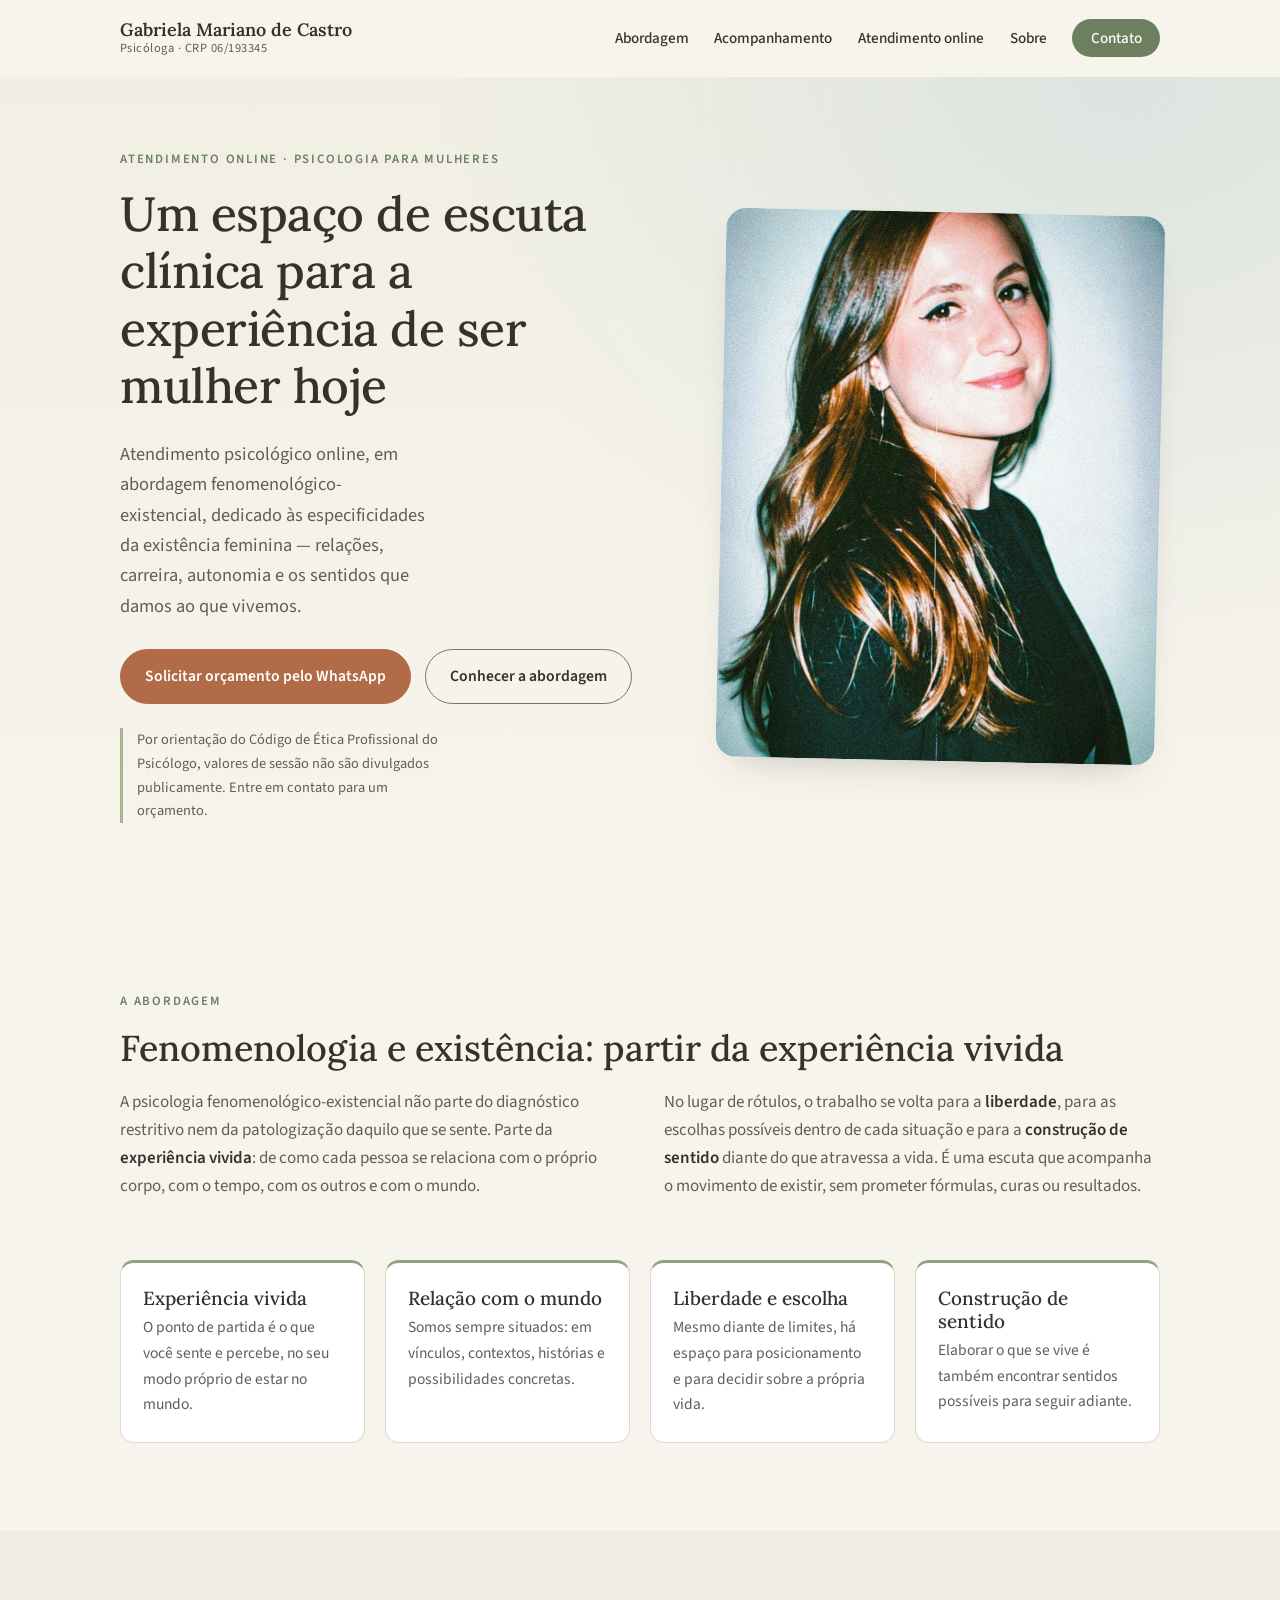
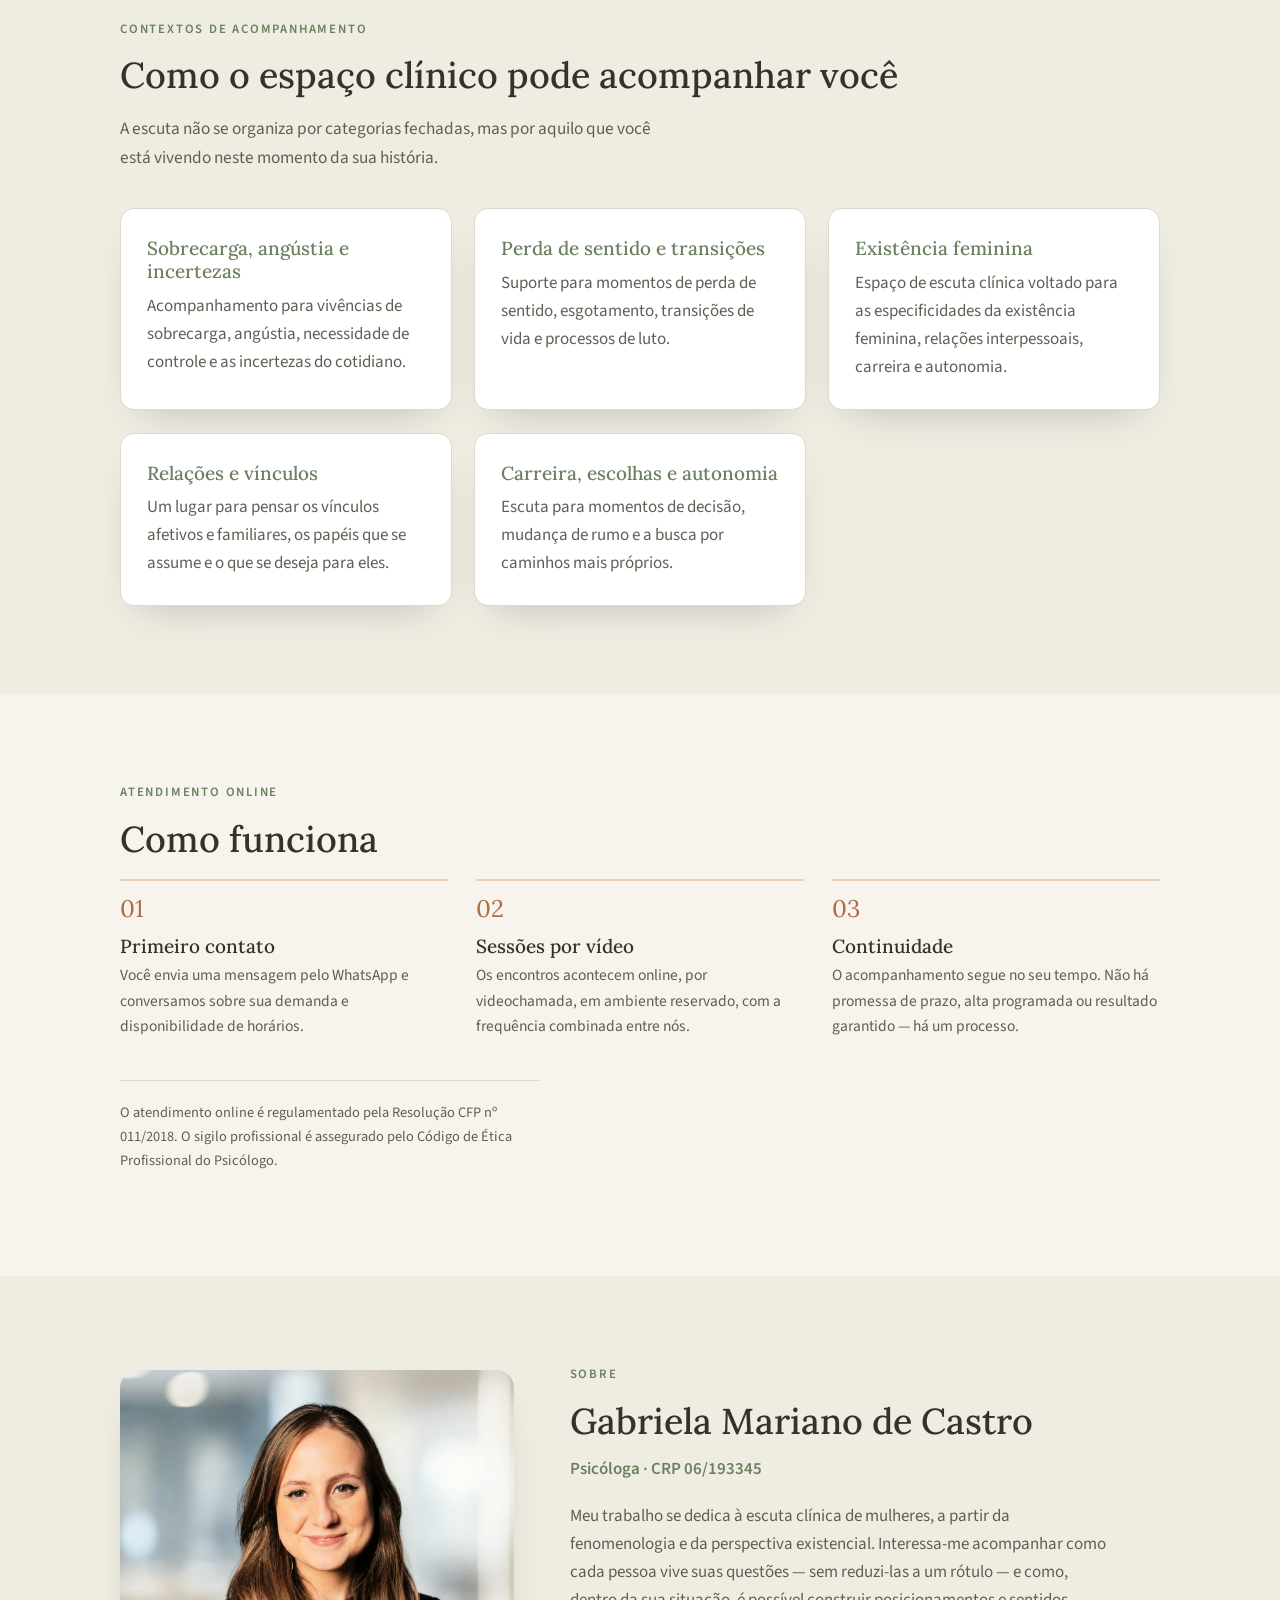
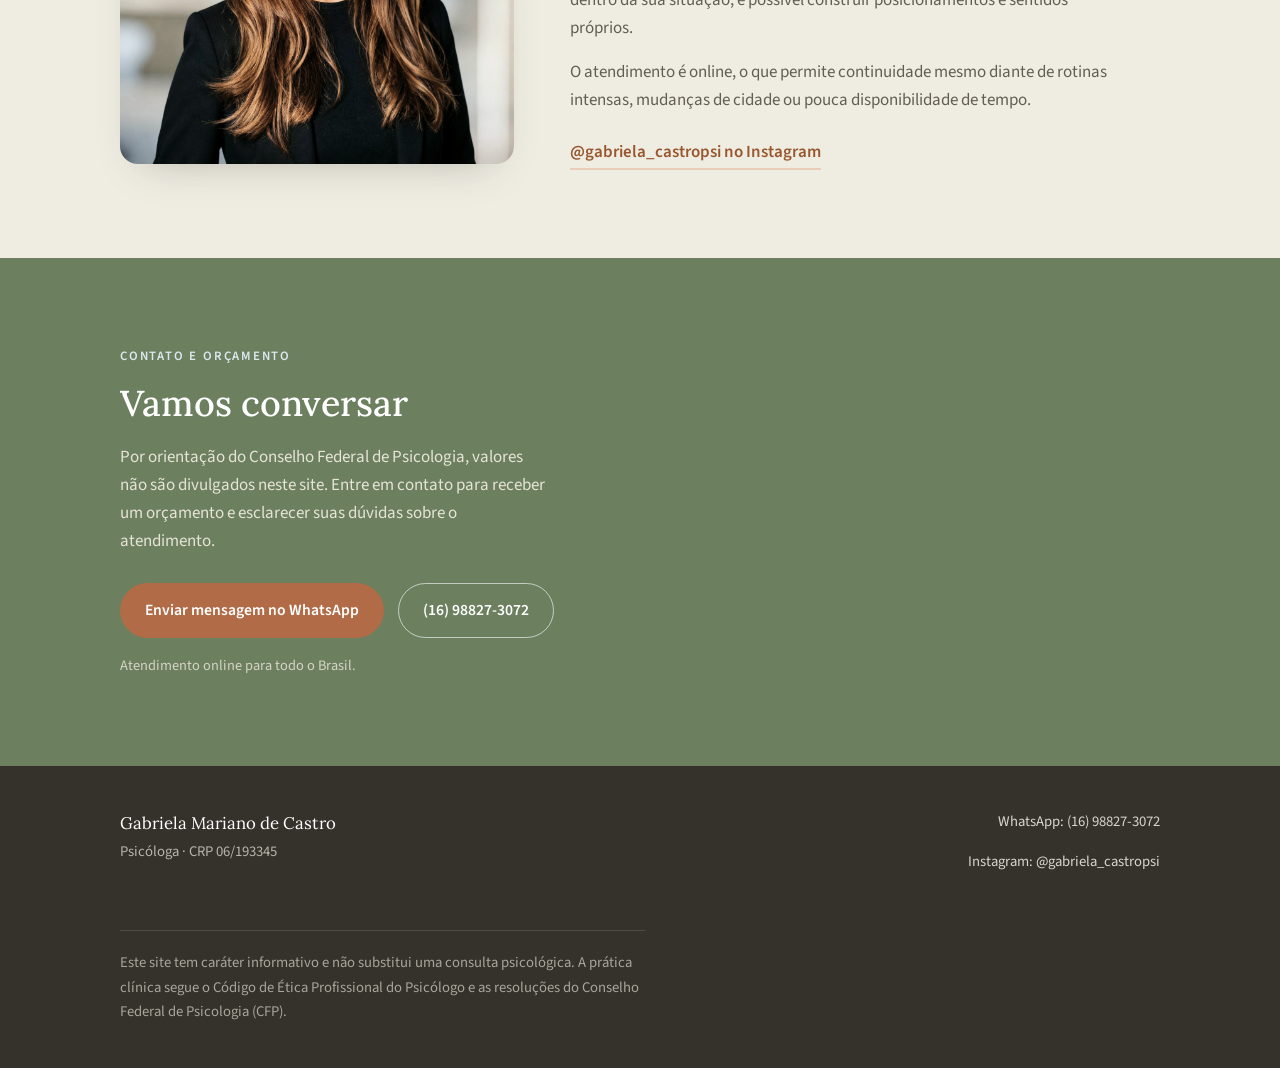
==== index.html @ bd91f22f "Publica site de psicologia (fenomenologico-existencial, atendimento online)" ====
<!DOCTYPE html>
<html lang="pt-BR">
<head>
  <meta charset="UTF-8" />
  <meta name="viewport" content="width=device-width, initial-scale=1.0" />
  <title>Gabriela Mariano de Castro | Psicologia Fenomenológico-Existencial · Atendimento online para mulheres</title>
  <meta name="description" content="Atendimento psicológico online para mulheres, em abordagem fenomenológico-existencial. Um espaço de escuta clínica voltado às especificidades da existência feminina. Entre em contato para orçamento." />

  <meta property="og:title" content="Gabriela Mariano de Castro | Psicologia Fenomenológico-Existencial" />
  <meta property="og:description" content="Atendimento psicológico online para mulheres, em abordagem fenomenológico-existencial." />
  <meta property="og:type" content="website" />
  <meta property="og:image" content="assets/IMG-20260726-WA0010.jpg" />

  <link rel="preconnect" href="https://fonts.googleapis.com" />
  <link rel="preconnect" href="https://fonts.gstatic.com" crossorigin />
  <link href="https://fonts.googleapis.com/css2?family=Lora:ital,wght@0,400;0,500;0,600;1,400&family=Source+Sans+3:wght@300;400;500;600&display=swap" rel="stylesheet" />
  <link rel="stylesheet" href="styles.css" />
</head>
<body>
  <a class="skip-link" href="#conteudo">Ir para o conteúdo</a>

  <!--
    DADOS OBRIGATÓRIOS (Resolução CFP nº 011/2018, Art. 20)
    Nome completo: Gabriela Mariano de Castro
    Registro: CRP 06/193345  ← CONFIRME E SUBSTITUA pelo número real de registro, se necessário.
  -->

  <header class="site-header" id="topo">
    <div class="wrap header-inner">
      <a class="brand" href="#topo">
        <span class="brand-name">Gabriela Mariano de Castro</span>
        <span class="brand-role">Psicóloga · CRP 06/193345</span>
      </a>

      <nav class="nav" aria-label="Navegação principal">
        <button class="nav-toggle" aria-expanded="false" aria-controls="menu">
          <span class="nav-toggle-bar"></span>
          <span class="sr-only">Abrir menu</span>
        </button>
        <ul class="nav-list" id="menu">
          <li><a href="#abordagem">Abordagem</a></li>
          <li><a href="#acompanhamento">Acompanhamento</a></li>
          <li><a href="#online">Atendimento online</a></li>
          <li><a href="#sobre">Sobre</a></li>
          <li><a class="nav-cta" href="#contato">Contato</a></li>
        </ul>
      </nav>
    </div>
  </header>

  <main id="conteudo">

    <!-- HERO -->
    <section class="hero">
      <div class="wrap hero-inner">
        <div class="hero-text">
          <p class="eyebrow">Atendimento online · Psicologia para mulheres</p>
          <h1>Um espaço de escuta clínica para a experiência de ser mulher hoje</h1>
          <p class="lead">
            Atendimento psicológico online, em abordagem fenomenológico-existencial,
            dedicado às especificidades da existência feminina — relações,
            carreira, autonomia e os sentidos que damos ao que vivemos.
          </p>
          <div class="hero-actions">
            <a class="btn btn-primary" href="https://wa.me/5516988273072?text=Ol%C3%A1%2C%20Gabriela.%20Vim%20pelo%20site%20e%20gostaria%20de%20solicitar%20um%20or%C3%A7amento%20para%20atendimento%20online." target="_blank" rel="noopener">
              Solicitar orçamento pelo WhatsApp
            </a>
            <a class="btn btn-ghost" href="#abordagem">Conhecer a abordagem</a>
          </div>
          <p class="hero-note">
            Por orientação do Código de Ética Profissional do Psicólogo, valores de
            sessão não são divulgados publicamente. Entre em contato para um orçamento.
          </p>
        </div>

        <figure class="hero-figure">
          <img src="assets/1000076072.jpg" alt="Retrato de Gabriela Mariano de Castro, psicóloga" />
        </figure>
      </div>
    </section>

    <!-- ABORDAGEM -->
    <section class="section" id="abordagem">
      <div class="wrap">
        <p class="eyebrow">A abordagem</p>
        <h2>Fenomenologia e existência: partir da experiência vivida</h2>
        <div class="prose two-col">
          <p>
            A psicologia fenomenológico-existencial não parte do diagnóstico restritivo
            nem da patologização daquilo que se sente. Parte da <strong>experiência vivida</strong>:
            de como cada pessoa se relaciona com o próprio corpo, com o tempo, com os
            outros e com o mundo.
          </p>
          <p>
            No lugar de rótulos, o trabalho se volta para a <strong>liberdade</strong>, para as
            escolhas possíveis dentro de cada situação e para a <strong>construção de sentido</strong>
            diante do que atravessa a vida. É uma escuta que acompanha o movimento de
            existir, sem prometer fórmulas, curas ou resultados.
          </p>
        </div>

        <ul class="pillars">
          <li>
            <h3>Experiência vivida</h3>
            <p>O ponto de partida é o que você sente e percebe, no seu modo próprio de estar no mundo.</p>
          </li>
          <li>
            <h3>Relação com o mundo</h3>
            <p>Somos sempre situados: em vínculos, contextos, histórias e possibilidades concretas.</p>
          </li>
          <li>
            <h3>Liberdade e escolha</h3>
            <p>Mesmo diante de limites, há espaço para posicionamento e para decidir sobre a própria vida.</p>
          </li>
          <li>
            <h3>Construção de sentido</h3>
            <p>Elaborar o que se vive é também encontrar sentidos possíveis para seguir adiante.</p>
          </li>
        </ul>
      </div>
    </section>

    <!-- ACOMPANHAMENTO -->
    <section class="section section-alt" id="acompanhamento">
      <div class="wrap">
        <p class="eyebrow">Contextos de acompanhamento</p>
        <h2>Como o espaço clínico pode acompanhar você</h2>
        <p class="section-intro">
          A escuta não se organiza por categorias fechadas, mas por aquilo que você
          está vivendo neste momento da sua história.
        </p>

        <div class="cards">
          <article class="card">
            <h3>Sobrecarga, angústia e incertezas</h3>
            <p>
              Acompanhamento para vivências de sobrecarga, angústia, necessidade de
              controle e as incertezas do cotidiano.
            </p>
          </article>

          <article class="card">
            <h3>Perda de sentido e transições</h3>
            <p>
              Suporte para momentos de perda de sentido, esgotamento, transições de
              vida e processos de luto.
            </p>
          </article>

          <article class="card">
            <h3>Existência feminina</h3>
            <p>
              Espaço de escuta clínica voltado para as especificidades da existência
              feminina, relações interpessoais, carreira e autonomia.
            </p>
          </article>

          <article class="card">
            <h3>Relações e vínculos</h3>
            <p>
              Um lugar para pensar os vínculos afetivos e familiares, os papéis que se
              assume e o que se deseja para eles.
            </p>
          </article>

          <article class="card">
            <h3>Carreira, escolhas e autonomia</h3>
            <p>
              Escuta para momentos de decisão, mudança de rumo e a busca por caminhos
              mais próprios.
            </p>
          </article>
        </div>
      </div>
    </section>

    <!-- ATENDIMENTO ONLINE -->
    <section class="section" id="online">
      <div class="wrap">
        <p class="eyebrow">Atendimento online</p>
        <h2>Como funciona</h2>
        <div class="steps">
          <div class="step">
            <span class="step-num">01</span>
            <h3>Primeiro contato</h3>
            <p>Você envia uma mensagem pelo WhatsApp e conversamos sobre sua demanda e disponibilidade de horários.</p>
          </div>
          <div class="step">
            <span class="step-num">02</span>
            <h3>Sessões por vídeo</h3>
            <p>Os encontros acontecem online, por videochamada, em ambiente reservado, com a frequência combinada entre nós.</p>
          </div>
          <div class="step">
            <span class="step-num">03</span>
            <h3>Continuidade</h3>
            <p>O acompanhamento segue no seu tempo. Não há promessa de prazo, alta programada ou resultado garantido — há um processo.</p>
          </div>
        </div>
        <p class="section-note">
          O atendimento online é regulamentado pela Resolução CFP nº 011/2018.
          O sigilo profissional é assegurado pelo Código de Ética Profissional do Psicólogo.
        </p>
      </div>
    </section>

    <!-- SOBRE -->
    <section class="section section-alt" id="sobre">
      <div class="wrap sobre-inner">
        <figure class="sobre-figure">
          <img src="assets/IMG-20260726-WA0010.jpg" alt="Gabriela Mariano de Castro, psicóloga" />
        </figure>
        <div class="sobre-text">
          <p class="eyebrow">Sobre</p>
          <h2>Gabriela Mariano de Castro</h2>
          <p class="sobre-crp">Psicóloga · CRP 06/193345</p>
          <div class="prose">
            <p>
              Meu trabalho se dedica à escuta clínica de mulheres, a partir da
              fenomenologia e da perspectiva existencial. Interessa-me acompanhar
              como cada pessoa vive suas questões — sem reduzi-las a um rótulo — e
              como, dentro da sua situação, é possível construir posicionamentos e
              sentidos próprios.
            </p>
            <p>
              O atendimento é online, o que permite continuidade mesmo diante de
              rotinas intensas, mudanças de cidade ou pouca disponibilidade de tempo.
            </p>
          </div>
          <a class="link-inline" href="https://www.instagram.com/gabriela_castropsi" target="_blank" rel="noopener">
            @gabriela_castropsi no Instagram
          </a>
        </div>
      </div>
    </section>

    <!-- CONTATO -->
    <section class="section contato" id="contato">
      <div class="wrap contato-inner">
        <p class="eyebrow">Contato e orçamento</p>
        <h2>Vamos conversar</h2>
        <p class="contato-lead">
          Por orientação do Conselho Federal de Psicologia, valores não são
          divulgados neste site. Entre em contato para receber um orçamento e
          esclarecer suas dúvidas sobre o atendimento.
        </p>
        <div class="contato-actions">
          <a class="btn btn-primary" href="https://wa.me/5516988273072?text=Ol%C3%A1%2C%20Gabriela.%20Vim%20pelo%20site%20e%20gostaria%20de%20solicitar%20um%20or%C3%A7amento%20para%20atendimento%20online." target="_blank" rel="noopener">
            Enviar mensagem no WhatsApp
          </a>
          <a class="btn btn-ghost" href="tel:+5516988273072">(16) 98827-3072</a>
        </div>
        <p class="contato-note">Atendimento online para todo o Brasil.</p>
      </div>
    </section>
  </main>

  <footer class="site-footer">
    <div class="wrap footer-inner">
      <div>
        <p class="footer-name">Gabriela Mariano de Castro</p>
        <p class="footer-crp">Psicóloga · CRP 06/193345</p>
      </div>
      <div class="footer-contact">
        <p><a href="https://wa.me/5516988273072" target="_blank" rel="noopener">WhatsApp: (16) 98827-3072</a></p>
        <p><a href="https://www.instagram.com/gabriela_castropsi" target="_blank" rel="noopener">Instagram: @gabriela_castropsi</a></p>
      </div>
      <p class="footer-disclaimer">
        Este site tem caráter informativo e não substitui uma consulta psicológica.
        A prática clínica segue o Código de Ética Profissional do Psicólogo e as
        resoluções do Conselho Federal de Psicologia (CFP).
      </p>
    </div>
  </footer>

  <script>
    (function () {
      var toggle = document.querySelector('.nav-toggle');
      var list = document.getElementById('menu');
      if (toggle && list) {
        toggle.addEventListener('click', function () {
          var open = list.classList.toggle('is-open');
          toggle.setAttribute('aria-expanded', String(open));
        });
        list.addEventListener('click', function (e) {
          if (e.target.tagName === 'A') {
            list.classList.remove('is-open');
            toggle.setAttribute('aria-expanded', 'false');
          }
        });
      }
      var header = document.querySelector('.site-header');
      window.addEventListener('scroll', function () {
        header.classList.toggle('is-scrolled', window.scrollY > 8);
      }, { passive: true });
    })();
  </script>
</body>
</html>
---- styles.css ----
/* =========================================================
   Gabriela Mariano de Castro — Psicologia
   Paleta: sage / verde musgo · azul pastel · terracota
   Tipografia: Lora (títulos) + Source Sans 3 (texto)
   ========================================================= */

:root {
  --bg:            #F7F4ED;
  --surface:       #FFFFFF;
  --surface-alt:   #EFEDE2;

  --sage:          #8FA37E;   /* sage green */
  --sage-deep:     #6C8060;   /* verde musgo suave */
  --olive:         #A9B58C;   /* verde oliva claro */

  --blue:          #A9C6D4;   /* azul pastel */
  --blue-soft:     #DCE8ED;

  --terracotta:      #B26B47; /* terracota / laranja amarronzado */
  --terracotta-deep: #98572F;
  --terracotta-soft: #E9CDB9;

  --ink:      #35322C;
  --muted:    #635D54;
  --line:     #DED9CC;

  --maxw: 1120px;
  --radius: 14px;
  --shadow: 0 18px 40px -24px rgba(53, 50, 44, 0.35);

  --font-head: "Lora", Georgia, "Times New Roman", serif;
  --font-body: "Source Sans 3", -apple-system, BlinkMacSystemFont, "Segoe UI", Roboto, Helvetica, Arial, sans-serif;
}

/* ---------- Reset-ish ---------- */
*, *::before, *::after { box-sizing: border-box; }
html { scroll-behavior: smooth; scroll-padding-top: 96px; }
body {
  margin: 0;
  background: var(--bg);
  color: var(--ink);
  font-family: var(--font-body);
  font-size: 1.0625rem;
  line-height: 1.65;
  font-weight: 400;
  -webkit-font-smoothing: antialiased;
}
img { max-width: 100%; display: block; }
a { color: var(--terracotta-deep); }

h1, h2, h3 {
  font-family: var(--font-head);
  font-weight: 500;
  line-height: 1.2;
  color: var(--ink);
  margin: 0 0 0.5em;
}
h1 { font-size: clamp(2rem, 4.6vw, 3rem); letter-spacing: -0.01em; }
h2 { font-size: clamp(1.6rem, 3.4vw, 2.25rem); }
h3 { font-size: 1.185rem; }

p { margin: 0 0 1rem; }

.wrap { width: 100%; max-width: var(--maxw); margin: 0 auto; padding: 0 clamp(1.25rem, 4vw, 2.5rem); }

.sr-only {
  position: absolute; width: 1px; height: 1px; padding: 0; margin: -1px;
  overflow: hidden; clip: rect(0 0 0 0); white-space: nowrap; border: 0;
}
.skip-link {
  position: absolute; left: -999px; top: 0; z-index: 100;
  background: var(--ink); color: #fff; padding: 0.6rem 1rem; border-radius: 0 0 8px 0;
}
.skip-link:focus { left: 0; }

.eyebrow {
  font-size: 0.8rem;
  font-weight: 600;
  letter-spacing: 0.14em;
  text-transform: uppercase;
  color: var(--sage-deep);
  margin: 0 0 0.9rem;
}

/* ---------- Header ---------- */
.site-header {
  position: sticky; top: 0; z-index: 50;
  background: rgba(247, 244, 237, 0.85);
  backdrop-filter: saturate(1.4) blur(8px);
  border-bottom: 1px solid transparent;
  transition: border-color .2s ease, background .2s ease;
}
.site-header.is-scrolled {
  border-bottom-color: var(--line);
  background: rgba(247, 244, 237, 0.95);
}
.header-inner {
  display: flex; align-items: center; justify-content: space-between;
  min-height: 76px; gap: 1rem;
}
.brand { display: flex; flex-direction: column; text-decoration: none; line-height: 1.25; }
.brand-name { font-family: var(--font-head); font-size: 1.12rem; color: var(--ink); font-weight: 600; }
.brand-role { font-size: 0.78rem; color: var(--muted); letter-spacing: 0.04em; }

.nav { display: flex; align-items: center; }
.nav-list {
  list-style: none; display: flex; gap: 1.6rem; margin: 0; padding: 0;
  align-items: center;
}
.nav-list a {
  text-decoration: none; color: var(--ink); font-size: 0.95rem; font-weight: 500;
  padding: 0.35rem 0; border-bottom: 2px solid transparent; transition: border-color .15s ease, color .15s ease;
}
.nav-list a:hover { color: var(--sage-deep); border-bottom-color: var(--sage); }
.nav-cta {
  background: var(--sage-deep); color: #fff !important; border-radius: 999px;
  padding: 0.5rem 1.15rem !important; border-bottom: none !important;
}
.nav-cta:hover { background: var(--ink); }

.nav-toggle {
  display: none; width: 44px; height: 44px; border: 1px solid var(--line);
  border-radius: 10px; background: var(--surface); cursor: pointer; position: relative;
}
.nav-toggle-bar, .nav-toggle-bar::before, .nav-toggle-bar::after {
  content: ""; position: absolute; left: 50%; width: 20px; height: 2px;
  background: var(--ink); transform: translateX(-50%); transition: .2s ease;
}
.nav-toggle-bar { top: 50%; margin-top: -1px; }
.nav-toggle-bar::before { top: -6px; }
.nav-toggle-bar::after  { top: 6px; }
.nav-toggle[aria-expanded="true"] .nav-toggle-bar { background: transparent; }
.nav-toggle[aria-expanded="true"] .nav-toggle-bar::before { top: 0; transform: translateX(-50%) rotate(45deg); }
.nav-toggle[aria-expanded="true"] .nav-toggle-bar::after  { top: 0; transform: translateX(-50%) rotate(-45deg); }

/* ---------- Buttons ---------- */
.btn {
  display: inline-block; text-decoration: none; font-weight: 600; font-size: 0.98rem;
  padding: 0.85rem 1.5rem; border-radius: 999px; transition: transform .12s ease, background .18s ease, color .18s ease;
  border: 1.5px solid transparent; text-align: center;
}
.btn:active { transform: translateY(1px); }
.btn-primary { background: var(--terracotta); color: #fff; border-color: var(--terracotta); }
.btn-primary:hover { background: var(--terracotta-deep); border-color: var(--terracotta-deep); }
.btn-ghost { background: transparent; color: var(--ink); border-color: var(--sage-deep); }
.btn-ghost:hover { background: var(--sage-deep); color: #fff; }

/* ---------- Hero ---------- */
.hero {
  background:
    radial-gradient(90% 120% at 88% 0%, rgba(169, 198, 212, 0.28), transparent 60%),
    linear-gradient(180deg, #F1EFE4, var(--bg));
  padding: clamp(2.5rem, 6vw, 4.5rem) 0 clamp(3rem, 7vw, 5rem);
}
.hero-inner {
  display: grid; grid-template-columns: 1.1fr 0.9fr; gap: clamp(2rem, 5vw, 4rem);
  align-items: center;
}
.hero-text .lead {
  font-size: 1.15rem; color: var(--muted); max-width: 34ch; margin-bottom: 1.75rem;
}
.hero-actions { display: flex; flex-wrap: wrap; gap: 0.85rem; margin-bottom: 1.5rem; }
.hero-note {
  font-size: 0.9rem; color: var(--muted); max-width: 46ch; margin: 0;
  padding-left: 0.9rem; border-left: 3px solid var(--olive);
}
.hero-figure {
  margin: 0; border-radius: 20px; overflow: hidden; box-shadow: var(--shadow);
  transform: rotate(1.2deg);
}
.hero-figure img { width: 100%; height: 100%; object-fit: cover; aspect-ratio: 4 / 5; }

/* ---------- Sections ---------- */
.section { padding: clamp(3rem, 7vw, 5.5rem) 0; }
.section-alt { background: var(--surface-alt); }
.section-intro, .section-note {
  color: var(--muted); max-width: 60ch;
}
.section-intro { font-size: 1.08rem; margin-bottom: 2.25rem; }
.section-note {
  font-size: 0.9rem; margin-top: 2.5rem; padding-top: 1.25rem; border-top: 1px solid var(--line);
}

.prose { max-width: 68ch; }
.prose p { color: var(--muted); }
.prose strong { color: var(--ink); font-weight: 600; }
.two-col { max-width: none; }
@media (min-width: 800px) {
  .two-col { columns: 2; column-gap: 3rem; }
  .two-col p { margin-top: 0; break-inside: avoid; }
}

/* ---------- Pillars ---------- */
.pillars {
  list-style: none; margin: 2.75rem 0 0; padding: 0;
  display: grid; grid-template-columns: repeat(auto-fit, minmax(220px, 1fr)); gap: 1.25rem;
}
.pillars li {
  background: var(--surface); border: 1px solid var(--line); border-radius: var(--radius);
  padding: 1.5rem 1.4rem; border-top: 3px solid var(--sage);
}
.pillars h3 { margin-bottom: 0.35rem; }
.pillars p { margin: 0; color: var(--muted); font-size: 0.97rem; }

/* ---------- Cards ---------- */
.cards {
  display: grid; grid-template-columns: repeat(auto-fit, minmax(260px, 1fr)); gap: 1.4rem;
}
.card {
  background: var(--surface); border: 1px solid var(--line); border-radius: var(--radius);
  padding: 1.75rem 1.6rem; box-shadow: var(--shadow);
}
.card h3 { color: var(--sage-deep); margin-bottom: 0.55rem; }
.card p { margin: 0; color: var(--muted); }

/* ---------- Steps ---------- */
.steps {
  display: grid; grid-template-columns: repeat(auto-fit, minmax(240px, 1fr)); gap: 1.75rem;
  margin-top: 1rem;
}
.step { padding-top: 0.5rem; border-top: 2px solid var(--terracotta-soft); }
.step-num {
  font-family: var(--font-head); font-size: 1.5rem; color: var(--terracotta); display: block; margin-bottom: 0.4rem;
}
.step h3 { margin-bottom: 0.35rem; }
.step p { margin: 0; color: var(--muted); font-size: 0.97rem; }

/* ---------- Sobre ---------- */
.sobre-inner {
  display: grid; grid-template-columns: 0.8fr 1.2fr; gap: clamp(2rem, 5vw, 3.5rem); align-items: center;
}
.sobre-figure {
  margin: 0; border-radius: 18px; overflow: hidden; box-shadow: var(--shadow);
}
.sobre-figure img { width: 100%; aspect-ratio: 1 / 1; object-fit: cover; }
.sobre-crp { color: var(--sage-deep); font-weight: 600; margin-top: -0.4rem; margin-bottom: 1.2rem; }
.link-inline {
  display: inline-block; margin-top: 0.5rem; font-weight: 600; text-decoration: none;
  border-bottom: 2px solid var(--terracotta-soft); padding-bottom: 2px;
}
.link-inline:hover { border-bottom-color: var(--terracotta); }

/* ---------- Contato ---------- */
.contato { background: var(--sage-deep); color: #F4F1E8; }
.contato .eyebrow { color: var(--blue-soft); }
.contato h2 { color: #fff; }
.contato-lead { max-width: 54ch; color: #E7E4D6; }
.contato-actions { display: flex; flex-wrap: wrap; gap: 0.85rem; margin: 1.75rem 0 1rem; }
.contato .btn-ghost { color: #fff; border-color: rgba(255,255,255,0.6); }
.contato .btn-ghost:hover { background: #fff; color: var(--sage-deep); }
.contato-note { font-size: 0.9rem; color: #D6D3C4; margin: 0; }

/* ---------- Footer ---------- */
.site-footer { background: var(--ink); color: #D9D5CB; padding: 2.75rem 0; font-size: 0.92rem; }
.footer-inner { display: grid; grid-template-columns: 1fr 1fr; gap: 1.25rem 2rem; }
.footer-name { font-family: var(--font-head); color: #fff; font-size: 1.05rem; margin: 0 0 0.15rem; }
.footer-crp { margin: 0; color: #B8B4A8; }
.footer-contact { text-align: right; }
.footer-contact a { color: #D9D5CB; text-decoration: none; }
.footer-contact a:hover { color: #fff; }
.footer-disclaimer {
  grid-column: 1 / -1; margin: 1.25rem 0 0; padding-top: 1.25rem;
  border-top: 1px solid rgba(255,255,255,0.12); color: #A9A599; max-width: 75ch;
}

/* ---------- Responsive ---------- */
@media (max-width: 860px) {
  .hero-inner { grid-template-columns: 1fr; }
  .hero-figure { order: -1; max-width: 420px; transform: none; }
  .hero-text .lead { max-width: none; }
  .sobre-inner { grid-template-columns: 1fr; }
  .sobre-figure { max-width: 360px; }

  .nav-toggle { display: block; }
  .nav-list {
    position: absolute; top: 76px; left: 0; right: 0;
    flex-direction: column; align-items: stretch; gap: 0;
    background: var(--surface); border-bottom: 1px solid var(--line);
    padding: 0.5rem 1.25rem 1rem; display: none; box-shadow: var(--shadow);
  }
  .nav-list.is-open { display: flex; }
  .nav-list li { border-bottom: 1px solid var(--line); }
  .nav-list li:last-child { border-bottom: none; padding-top: 0.75rem; }
  .nav-list a { display: block; padding: 0.85rem 0; }
  .nav-cta { text-align: center; }
}

@media (max-width: 560px) {
  .footer-inner { grid-template-columns: 1fr; }
  .footer-contact { text-align: left; }
  .btn { width: 100%; }
}

@media (prefers-reduced-motion: reduce) {
  html { scroll-behavior: auto; }
  * { transition: none !important; }
}
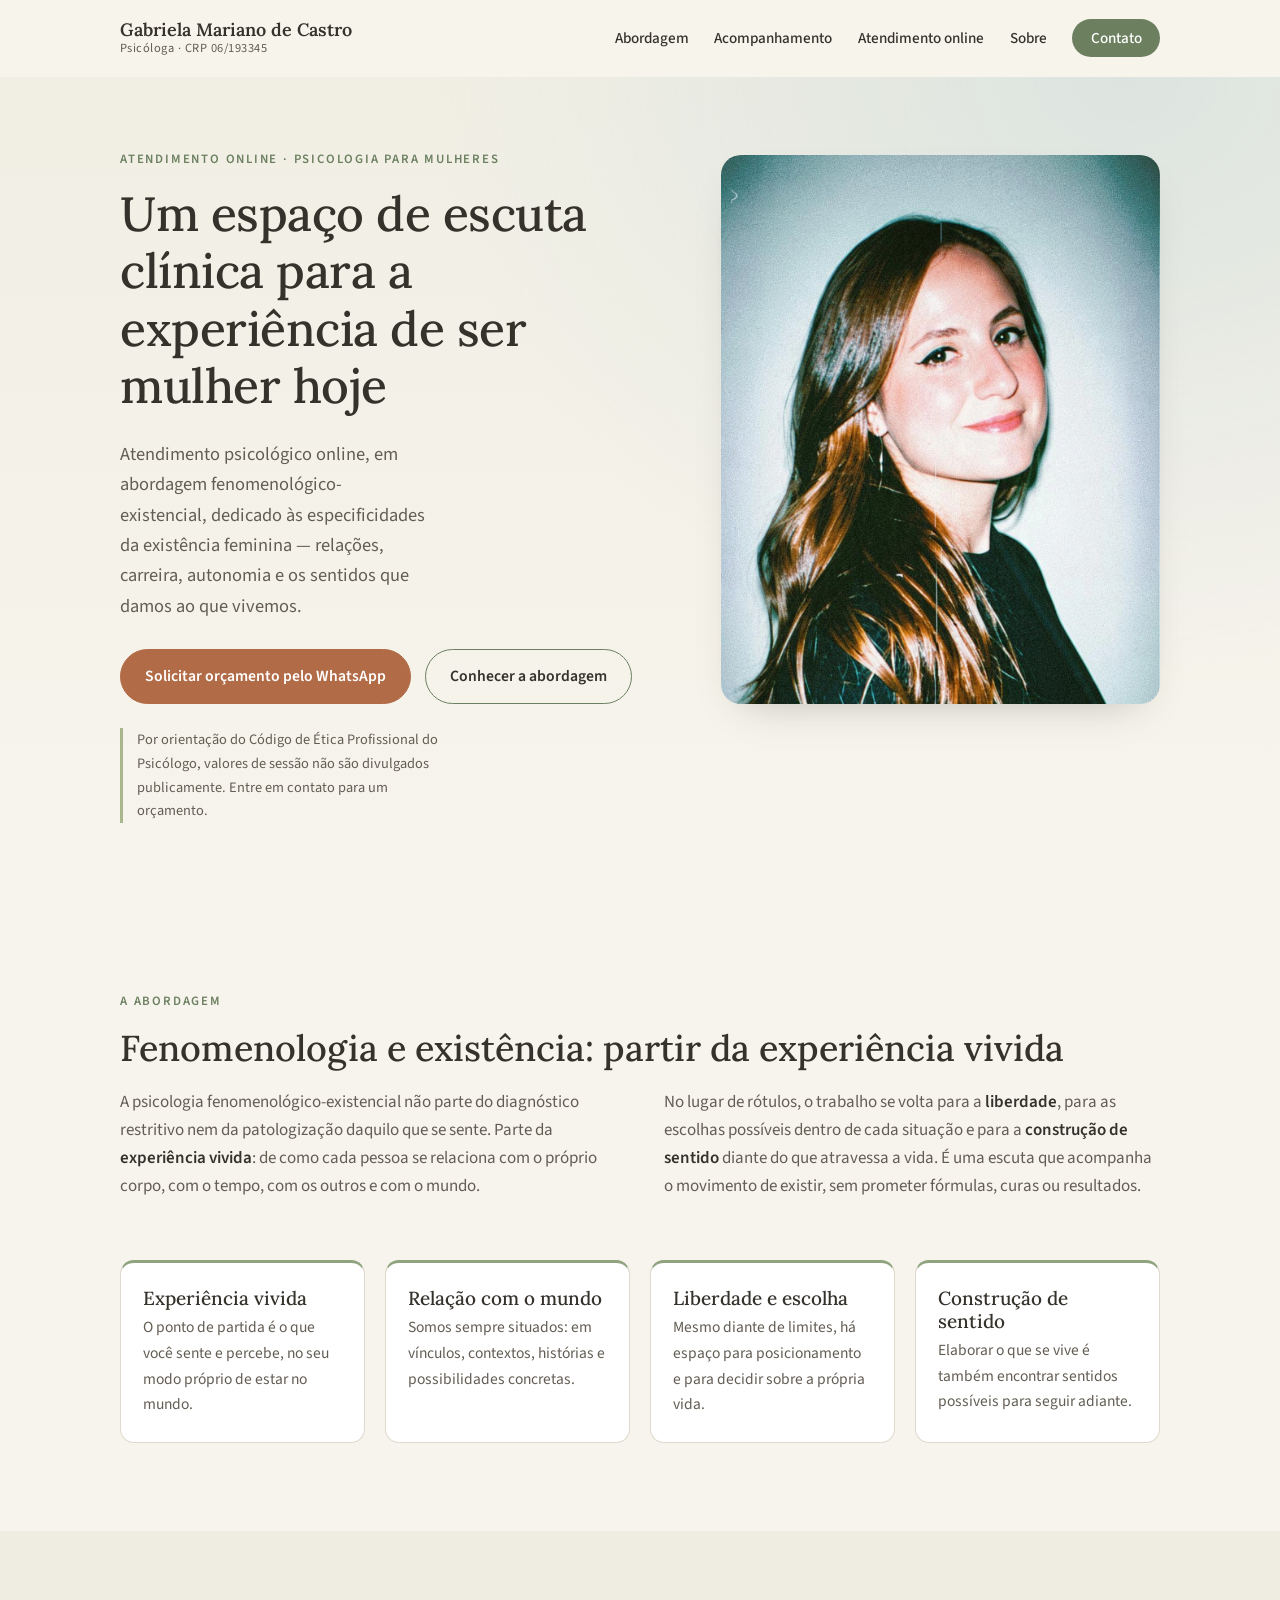
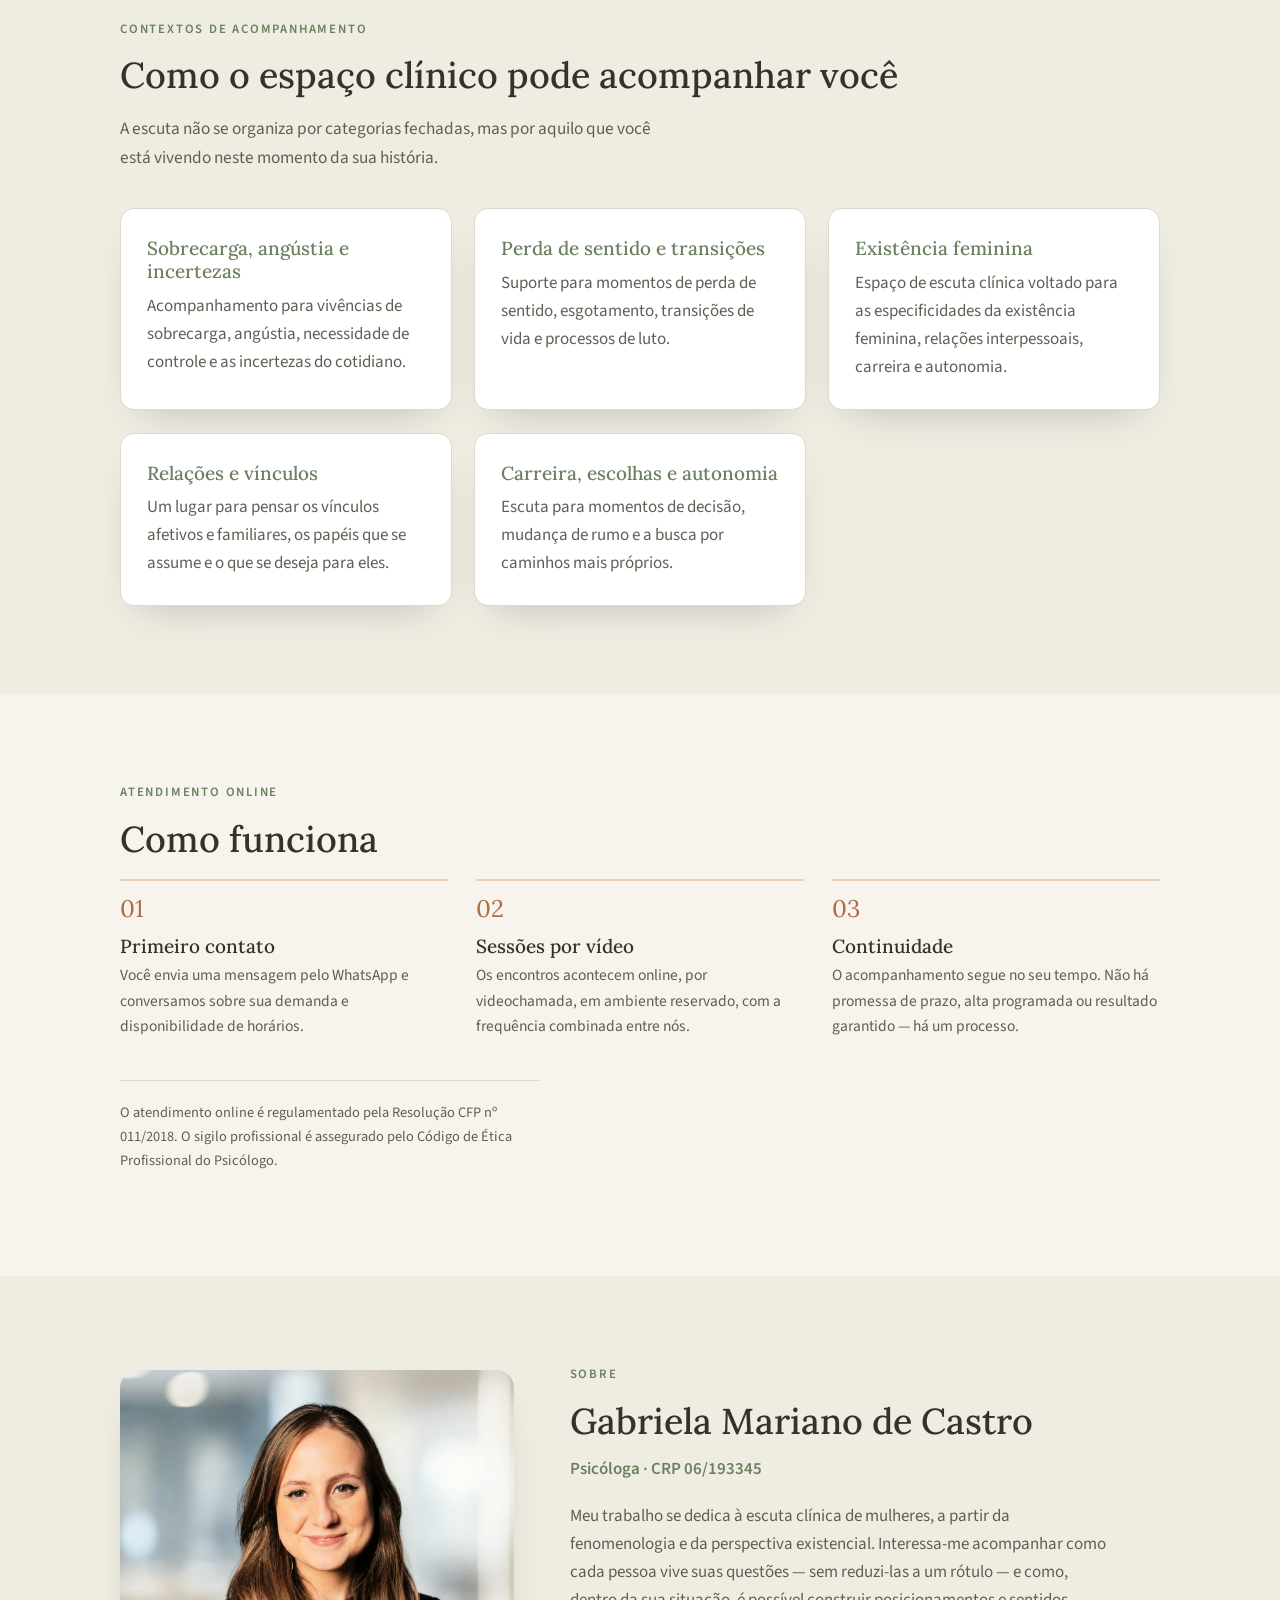
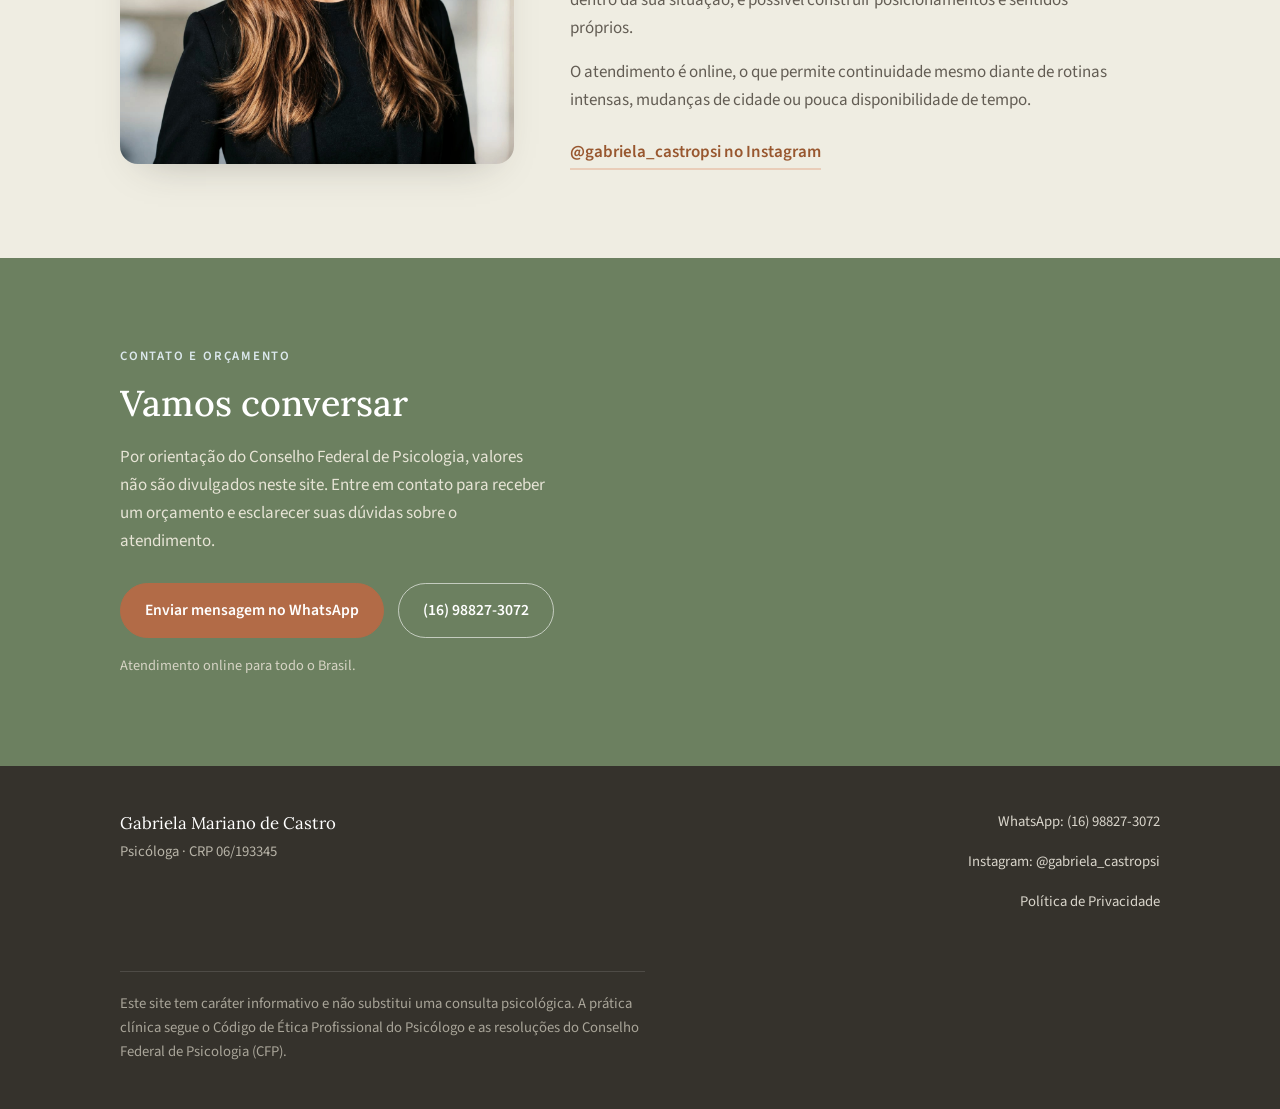
==== commit 82c55e6b: "Adiciona pagina de Politica de Privacidade (LGPD + Google Ads) e link no rodape" ====
--- a/index.html
+++ b/index.html
@@ -263,6 +263,7 @@
       <div class="footer-contact">
         <p><a href="https://wa.me/5516988273072" target="_blank" rel="noopener">WhatsApp: (16) 98827-3072</a></p>
         <p><a href="https://www.instagram.com/gabriela_castropsi" target="_blank" rel="noopener">Instagram: @gabriela_castropsi</a></p>
+        <p><a href="politica-de-privacidade.html">Política de Privacidade</a></p>
       </div>
       <p class="footer-disclaimer">
         Este site tem caráter informativo e não substitui uma consulta psicológica.
--- a/styles.css
+++ b/styles.css
@@ -154,7 +154,7 @@
 }
 .hero-inner {
   display: grid; grid-template-columns: 1.1fr 0.9fr; gap: clamp(2rem, 5vw, 4rem);
-  align-items: center;
+  align-items: start;
 }
 .hero-text .lead {
   font-size: 1.15rem; color: var(--muted); max-width: 34ch; margin-bottom: 1.75rem;
@@ -165,10 +165,9 @@
   padding-left: 0.9rem; border-left: 3px solid var(--olive);
 }
 .hero-figure {
-  margin: 0; border-radius: 20px; overflow: hidden; box-shadow: var(--shadow);
-  transform: rotate(1.2deg);
-}
-.hero-figure img { width: 100%; height: 100%; object-fit: cover; aspect-ratio: 4 / 5; }
+  margin: 0.35rem 0 0; border-radius: 20px; overflow: hidden; box-shadow: var(--shadow);
+}
+.hero-figure img { width: 100%; height: 100%; object-fit: cover; object-position: center top; aspect-ratio: 4 / 5; }
 
 /* ---------- Sections ---------- */
 .section { padding: clamp(3rem, 7vw, 5.5rem) 0; }
@@ -295,3 +294,16 @@
   html { scroll-behavior: auto; }
   * { transition: none !important; }
 }
+
+/* ---------- Página legal (Política de Privacidade) ---------- */
+.legal h1 { margin-bottom: 0.35rem; }
+.legal-updated { color: var(--muted); font-size: 0.92rem; margin-bottom: 2.25rem; }
+.legal-body { max-width: 72ch; }
+.legal-body h2 {
+  font-size: 1.25rem; margin-top: 2.5rem; margin-bottom: 0.6rem;
+  padding-top: 1.25rem; border-top: 1px solid var(--line);
+}
+.legal-body p { color: var(--muted); }
+.legal-body ul { color: var(--muted); margin: 0 0 1rem; padding-left: 1.2rem; }
+.legal-body li { margin-bottom: 0.4rem; }
+.legal-body a { overflow-wrap: anywhere; }
